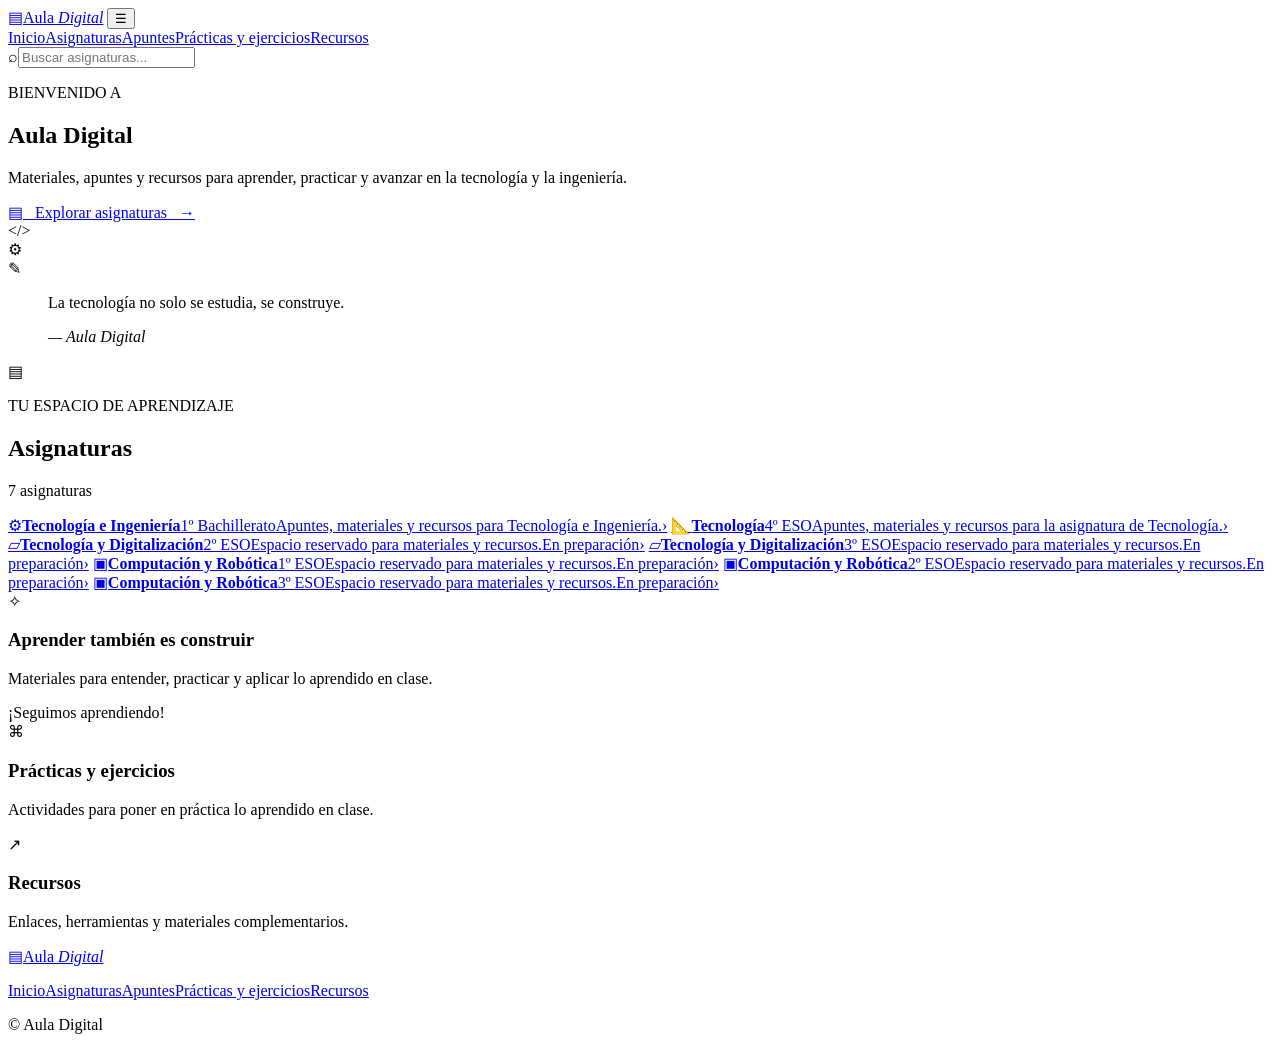
==== index.html @ 319e78ca "Crear página inicial de Aula Digital" ====
<!doctype html>
<html lang="es">
<head>
<meta charset="utf-8">
<meta name="viewport" content="width=device-width, initial-scale=1">
<meta name="description" content="Apuntes, materiales y recursos de Tecnología e Ingeniería para ESO y Bachillerato.">
<title>Aula Digital | Materiales de Tecnología</title>
<link rel="stylesheet" href="style.css">
<script src="script.js" defer></script>
</head>
<body>
<header class="site-header">
  <div class="container nav-wrap">
    <a class="brand" href="#inicio"><span class="brand-mark" aria-hidden="true">▤</span><span>Aula <em>Digital</em></span></a>
    <button class="menu-toggle" id="menu-toggle" aria-expanded="false" aria-controls="main-nav" aria-label="Abrir menú">☰</button>
    <nav id="main-nav" class="main-nav" aria-label="Navegación principal">
      <a class="nav-link active" href="#inicio">Inicio</a><a class="nav-link" href="#asignaturas">Asignaturas</a><a class="nav-link" href="#apuntes">Apuntes</a><a class="nav-link" href="#practicas">Prácticas y ejercicios</a><a class="nav-link" href="#recursos">Recursos</a>
    </nav>
    <label class="search-box"><span aria-hidden="true">⌕</span><input id="search" type="search" placeholder="Buscar asignaturas..." aria-label="Buscar asignaturas"></label>
  </div>
</header>
<main>
  <section class="hero" id="inicio"><div class="container hero-grid">
    <div class="hero-copy"><p class="eyebrow">BIENVENIDO A</p><h1>Aula <span>Digital</span></h1><p class="hero-lead">Materiales, apuntes y recursos para aprender, practicar y avanzar en la tecnología y la ingeniería.</p><a class="button button-primary" href="#asignaturas">▤ &nbsp; Explorar asignaturas &nbsp; →</a></div>
    <div class="hero-art" aria-hidden="true"><div class="art-circle"></div><div class="art-books"><i></i><i></i><i></i></div><div class="art-screen"><span>&lt;/&gt;</span></div><div class="art-gear">⚙</div><div class="art-pencil">✎</div></div>
    <blockquote class="hero-quote"><p>La tecnología no solo se estudia, se construye.</p><cite>— Aula Digital</cite></blockquote>
  </div></section>
  <section class="section container" id="asignaturas">
    <div class="section-heading"><div class="section-title"><span class="section-icon" aria-hidden="true">▤</span><div><p class="eyebrow">TU ESPACIO DE APRENDIZAJE</p><h2>Asignaturas</h2></div></div><p class="results-count" id="results-count">7 asignaturas</p></div>
    <div class="subject-grid" id="subject-grid">
      <a class="subject-card featured" href="#apuntes" data-search="tecnología ingeniería 1º bachillerato apuntes materiales recursos"><span class="subject-icon">⚙</span><span class="subject-content"><strong>Tecnología e Ingeniería</strong><span class="level">1º Bachillerato</span><span class="subject-description">Apuntes, materiales y recursos para Tecnología e Ingeniería.</span></span><span class="card-arrow">›</span></a>
      <a class="subject-card featured" href="#apuntes" data-search="tecnología 4º eso apuntes materiales recursos"><span class="subject-icon">📐</span><span class="subject-content"><strong>Tecnología</strong><span class="level">4º ESO</span><span class="subject-description">Apuntes, materiales y recursos para la asignatura de Tecnología.</span></span><span class="card-arrow">›</span></a>
      <a class="subject-card" href="#asignaturas" data-search="tecnología digitalización 2º eso"><span class="subject-icon">▱</span><span class="subject-content"><strong>Tecnología y Digitalización</strong><span class="level">2º ESO</span><span class="subject-description">Espacio reservado para materiales y recursos.</span><span class="status">En preparación</span></span><span class="card-arrow">›</span></a>
      <a class="subject-card" href="#asignaturas" data-search="tecnología digitalización 3º eso"><span class="subject-icon">▱</span><span class="subject-content"><strong>Tecnología y Digitalización</strong><span class="level">3º ESO</span><span class="subject-description">Espacio reservado para materiales y recursos.</span><span class="status">En preparación</span></span><span class="card-arrow">›</span></a>
      <a class="subject-card" href="#asignaturas" data-search="computación robótica 1º eso"><span class="subject-icon">▣</span><span class="subject-content"><strong>Computación y Robótica</strong><span class="level">1º ESO</span><span class="subject-description">Espacio reservado para materiales y recursos.</span><span class="status">En preparación</span></span><span class="card-arrow">›</span></a>
      <a class="subject-card" href="#asignaturas" data-search="computación robótica 2º eso"><span class="subject-icon">▣</span><span class="subject-content"><strong>Computación y Robótica</strong><span class="level">2º ESO</span><span class="subject-description">Espacio reservado para materiales y recursos.</span><span class="status">En preparación</span></span><span class="card-arrow">›</span></a>
      <a class="subject-card" href="#asignaturas" data-search="computación robótica 3º eso"><span class="subject-icon">▣</span><span class="subject-content"><strong>Computación y Robótica</strong><span class="level">3º ESO</span><span class="subject-description">Espacio reservado para materiales y recursos.</span><span class="status">En preparación</span></span><span class="card-arrow">›</span></a>
    </div><p class="empty-state" id="empty-state" hidden>No hay asignaturas que coincidan con tu búsqueda.</p>
  </section>
  <section class="container info-strip" id="apuntes"><span class="bulb" aria-hidden="true">✧</span><div><h3>Aprender también es construir</h3><p>Materiales para entender, practicar y aplicar lo aprendido en clase.</p></div><span class="strip-note">¡Seguimos aprendiendo!</span></section>
  <section class="extra-sections container" aria-label="Más contenidos"><article class="mini-panel" id="practicas"><span class="mini-icon">⌘</span><h3>Prácticas y ejercicios</h3><p>Actividades para poner en práctica lo aprendido en clase.</p></article><article class="mini-panel" id="recursos"><span class="mini-icon">↗</span><h3>Recursos</h3><p>Enlaces, herramientas y materiales complementarios.</p></article></section>
</main>
<footer class="site-footer"><div class="container footer-inner"><a class="brand footer-brand" href="#inicio"><span class="brand-mark">▤</span><span>Aula <em>Digital</em></span></a><p class="footer-links"><a href="#inicio">Inicio</a><a href="#asignaturas">Asignaturas</a><a href="#apuntes">Apuntes</a><a href="#practicas">Prácticas y ejercicios</a><a href="#recursos">Recursos</a></p><p class="copyright">© <span id="year"></span> Aula Digital</p></div></footer>
</body></html>
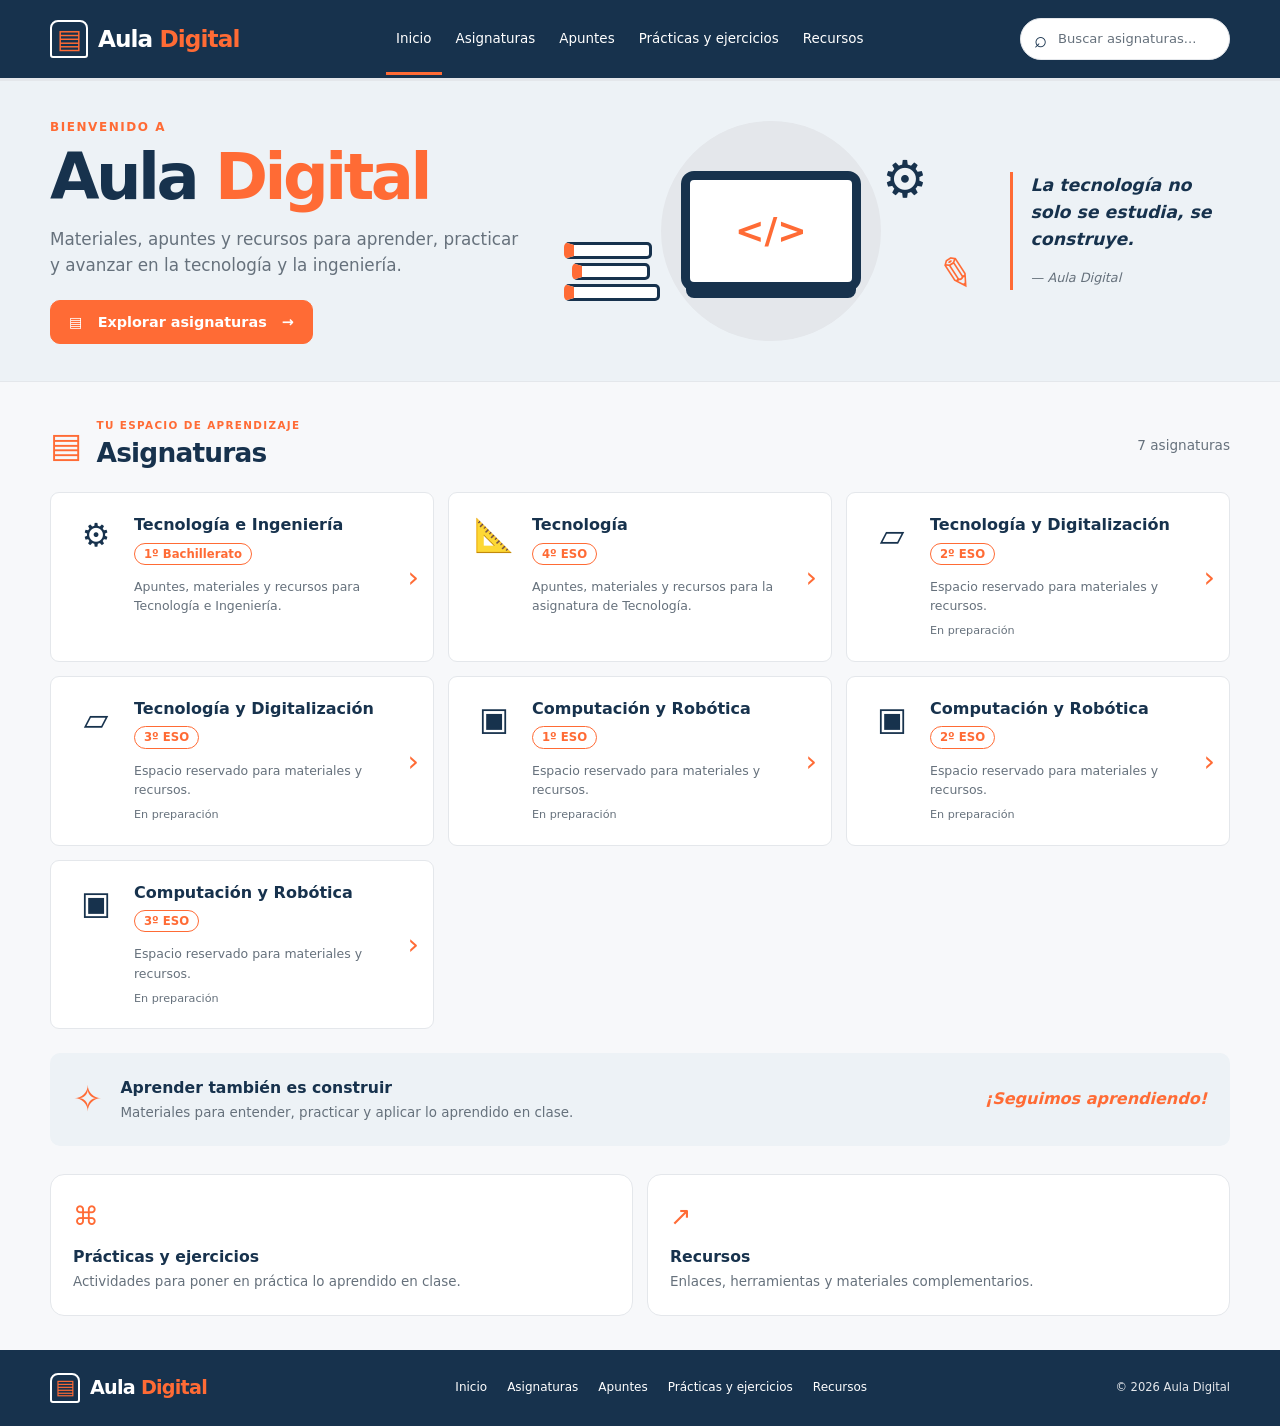
==== commit acefd80f: "Enlazar tarjetas de inicio con páginas individuales de asignaturas" ====
--- a/index.html
+++ b/index.html
@@ -28,13 +28,13 @@
   <section class="section container" id="asignaturas">
     <div class="section-heading"><div class="section-title"><span class="section-icon" aria-hidden="true">▤</span><div><p class="eyebrow">TU ESPACIO DE APRENDIZAJE</p><h2>Asignaturas</h2></div></div><p class="results-count" id="results-count">7 asignaturas</p></div>
     <div class="subject-grid" id="subject-grid">
-      <a class="subject-card featured" href="#apuntes" data-search="tecnología ingeniería 1º bachillerato apuntes materiales recursos"><span class="subject-icon">⚙</span><span class="subject-content"><strong>Tecnología e Ingeniería</strong><span class="level">1º Bachillerato</span><span class="subject-description">Apuntes, materiales y recursos para Tecnología e Ingeniería.</span></span><span class="card-arrow">›</span></a>
-      <a class="subject-card featured" href="#apuntes" data-search="tecnología 4º eso apuntes materiales recursos"><span class="subject-icon">📐</span><span class="subject-content"><strong>Tecnología</strong><span class="level">4º ESO</span><span class="subject-description">Apuntes, materiales y recursos para la asignatura de Tecnología.</span></span><span class="card-arrow">›</span></a>
-      <a class="subject-card" href="#asignaturas" data-search="tecnología digitalización 2º eso"><span class="subject-icon">▱</span><span class="subject-content"><strong>Tecnología y Digitalización</strong><span class="level">2º ESO</span><span class="subject-description">Espacio reservado para materiales y recursos.</span><span class="status">En preparación</span></span><span class="card-arrow">›</span></a>
-      <a class="subject-card" href="#asignaturas" data-search="tecnología digitalización 3º eso"><span class="subject-icon">▱</span><span class="subject-content"><strong>Tecnología y Digitalización</strong><span class="level">3º ESO</span><span class="subject-description">Espacio reservado para materiales y recursos.</span><span class="status">En preparación</span></span><span class="card-arrow">›</span></a>
-      <a class="subject-card" href="#asignaturas" data-search="computación robótica 1º eso"><span class="subject-icon">▣</span><span class="subject-content"><strong>Computación y Robótica</strong><span class="level">1º ESO</span><span class="subject-description">Espacio reservado para materiales y recursos.</span><span class="status">En preparación</span></span><span class="card-arrow">›</span></a>
-      <a class="subject-card" href="#asignaturas" data-search="computación robótica 2º eso"><span class="subject-icon">▣</span><span class="subject-content"><strong>Computación y Robótica</strong><span class="level">2º ESO</span><span class="subject-description">Espacio reservado para materiales y recursos.</span><span class="status">En preparación</span></span><span class="card-arrow">›</span></a>
-      <a class="subject-card" href="#asignaturas" data-search="computación robótica 3º eso"><span class="subject-icon">▣</span><span class="subject-content"><strong>Computación y Robótica</strong><span class="level">3º ESO</span><span class="subject-description">Espacio reservado para materiales y recursos.</span><span class="status">En preparación</span></span><span class="card-arrow">›</span></a>
+      <a class="subject-card featured" href="asignaturas/tecnologia-ingenieria-1-bachillerato/" data-search="tecnología ingeniería 1º bachillerato apuntes materiales recursos"><span class="subject-icon">⚙</span><span class="subject-content"><strong>Tecnología e Ingeniería</strong><span class="level">1º Bachillerato</span><span class="subject-description">Apuntes, materiales y recursos para Tecnología e Ingeniería.</span></span><span class="card-arrow">›</span></a>
+      <a class="subject-card featured" href="asignaturas/tecnologia-4-eso/" data-search="tecnología 4º eso apuntes materiales recursos"><span class="subject-icon">📐</span><span class="subject-content"><strong>Tecnología</strong><span class="level">4º ESO</span><span class="subject-description">Apuntes, materiales y recursos para la asignatura de Tecnología.</span></span><span class="card-arrow">›</span></a>
+      <a class="subject-card" href="asignaturas/tecnologia-digitalizacion-2-eso/" data-search="tecnología digitalización 2º eso"><span class="subject-icon">▱</span><span class="subject-content"><strong>Tecnología y Digitalización</strong><span class="level">2º ESO</span><span class="subject-description">Espacio reservado para materiales y recursos.</span><span class="status">En preparación</span></span><span class="card-arrow">›</span></a>
+      <a class="subject-card" href="asignaturas/tecnologia-digitalizacion-3-eso/" data-search="tecnología digitalización 3º eso"><span class="subject-icon">▱</span><span class="subject-content"><strong>Tecnología y Digitalización</strong><span class="level">3º ESO</span><span class="subject-description">Espacio reservado para materiales y recursos.</span><span class="status">En preparación</span></span><span class="card-arrow">›</span></a>
+      <a class="subject-card" href="asignaturas/computacion-robotica-1-eso/" data-search="computación robótica 1º eso"><span class="subject-icon">▣</span><span class="subject-content"><strong>Computación y Robótica</strong><span class="level">1º ESO</span><span class="subject-description">Espacio reservado para materiales y recursos.</span><span class="status">En preparación</span></span><span class="card-arrow">›</span></a>
+      <a class="subject-card" href="asignaturas/computacion-robotica-2-eso/" data-search="computación robótica 2º eso"><span class="subject-icon">▣</span><span class="subject-content"><strong>Computación y Robótica</strong><span class="level">2º ESO</span><span class="subject-description">Espacio reservado para materiales y recursos.</span><span class="status">En preparación</span></span><span class="card-arrow">›</span></a>
+      <a class="subject-card" href="asignaturas/computacion-robotica-3-eso/" data-search="computación robótica 3º eso"><span class="subject-icon">▣</span><span class="subject-content"><strong>Computación y Robótica</strong><span class="level">3º ESO</span><span class="subject-description">Espacio reservado para materiales y recursos.</span><span class="status">En preparación</span></span><span class="card-arrow">›</span></a>
     </div><p class="empty-state" id="empty-state" hidden>No hay asignaturas que coincidan con tu búsqueda.</p>
   </section>
   <section class="container info-strip" id="apuntes"><span class="bulb" aria-hidden="true">✧</span><div><h3>Aprender también es construir</h3><p>Materiales para entender, practicar y aplicar lo aprendido en clase.</p></div><span class="strip-note">¡Seguimos aprendiendo!</span></section>
--- a/style.css
+++ b/style.css
@@ -0,0 +1,9 @@
+:root{--navy:#17324D;--orange:#FF6B35;--page:#F7F8FA;--surface:#FFFFFF;--muted:#66717C;--border:#E4E7EB;--navy-soft:#edf2f6;--radius:14px}
+*{box-sizing:border-box}html{scroll-behavior:smooth;scroll-padding-top:90px}body{margin:0;background:var(--page);color:var(--navy);font-family:Inter,ui-sans-serif,system-ui,-apple-system,"Segoe UI",sans-serif;line-height:1.55}a{color:inherit;text-decoration:none}button,input{font:inherit}.container{width:min(1180px,calc(100% - 48px));margin-inline:auto}
+.site-header{position:sticky;top:0;z-index:10;background:var(--navy);color:var(--surface);border-bottom:3px solid var(--border)}.nav-wrap{min-height:78px;display:flex;align-items:center;gap:24px}.brand{display:inline-flex;align-items:center;gap:10px;font-size:1.45rem;font-weight:800;white-space:nowrap;letter-spacing:-.04em}.brand em{color:var(--orange);font-style:normal}.brand-mark{display:inline-grid;place-items:center;width:38px;height:38px;border:2px solid var(--surface);border-radius:8px 8px 3px 3px;color:var(--orange);font-size:1.65rem;line-height:1}.main-nav{display:flex;align-items:center;justify-content:center;gap:4px;flex:1}.nav-link{padding:26px 10px 22px;font-size:.84rem;border-bottom:3px solid transparent}.nav-link:hover,.nav-link.active{border-bottom-color:var(--orange)}.search-box{display:flex;align-items:center;gap:9px;width:210px;padding:9px 13px;background:var(--surface);color:var(--navy);border:1px solid var(--border);border-radius:999px}.search-box span{font-size:1.4rem;line-height:1}.search-box input{min-width:0;width:100%;color:var(--navy);background:transparent;border:0;outline:0;font-size:.82rem}.search-box input::placeholder{color:var(--muted)}.menu-toggle{display:none;background:transparent;border:1px solid var(--border);color:var(--surface);border-radius:8px;padding:7px 10px}
+.hero{background:var(--navy-soft);border-bottom:1px solid var(--border)}.hero-grid{min-height:300px;display:grid;grid-template-columns:1.05fr .9fr .48fr;align-items:center;gap:32px;padding-block:36px}.eyebrow{margin:0 0 8px;color:var(--orange);font-size:.75rem;font-weight:800;letter-spacing:.13em}.hero h1{margin:0;font-size:clamp(2.6rem,5vw,4.2rem);line-height:1.06;letter-spacing:-.055em}.hero h1 span{color:var(--orange)}.hero-lead{max-width:480px;margin:14px 0 22px;color:var(--muted);font-size:1.05rem}.button{display:inline-flex;align-items:center;justify-content:center;gap:12px;min-height:44px;padding:10px 18px;border-radius:10px;font-weight:750;font-size:.9rem}.button-primary{color:var(--surface);background:var(--orange);border:1px solid var(--orange)}.button-primary:hover{background:var(--navy);border-color:var(--navy)}
+.hero-art{position:relative;min-height:190px;display:flex;align-items:center;justify-content:center}.art-circle{position:absolute;width:220px;height:220px;border-radius:50%;background:var(--border)}.art-screen{position:relative;z-index:1;display:grid;place-items:center;width:180px;height:120px;border:9px solid var(--navy);border-radius:13px;background:var(--surface);box-shadow:0 12px 0 -5px var(--navy)}.art-screen span{color:var(--orange);font-size:2.2rem;font-weight:800}.art-books{position:absolute;z-index:2;left:0;bottom:25px;display:flex;flex-direction:column;gap:4px}.art-books i{display:block;width:88px;height:17px;border:3px solid var(--navy);border-left:10px solid var(--orange);border-radius:5px;background:var(--surface)}.art-books i:nth-child(2){width:78px;margin-left:8px}.art-books i:nth-child(3){width:96px}.art-gear{position:absolute;top:4px;right:12%;color:var(--navy);font-size:3.2rem}.art-pencil{position:absolute;bottom:20px;right:1%;color:var(--orange);font-size:2.6rem;transform:rotate(12deg)}.hero-quote{margin:0;padding-left:18px;border-left:3px solid var(--orange);font-weight:750;font-style:italic}.hero-quote p{margin:0 0 12px;font-size:1.08rem}.hero-quote cite{color:var(--muted);font-size:.8rem;font-weight:500}
+.section{padding-block:35px 20px}.section-heading{display:flex;align-items:center;justify-content:space-between;margin-bottom:18px}.section-title{display:flex;align-items:center;gap:14px}.section-icon{color:var(--orange);font-size:2.15rem;line-height:1}.section-title .eyebrow{margin-bottom:0;font-size:.65rem}h2{margin:0;font-size:1.65rem;letter-spacing:-.03em}.results-count{margin:0;color:var(--muted);font-size:.85rem}.subject-grid{display:grid;grid-template-columns:repeat(3,minmax(0,1fr));gap:14px}.subject-card{min-height:145px;display:flex;align-items:flex-start;gap:17px;position:relative;padding:21px 24px;border:1px solid var(--border);border-radius:9px;background:var(--surface);transition:border-color .18s,transform .18s}.subject-card:hover{border-color:var(--orange);transform:translateY(-2px)}.subject-icon{display:grid;place-items:center;flex:0 0 42px;width:42px;height:42px;color:var(--navy);font-size:2rem;line-height:1}.subject-content{display:flex;flex-direction:column;align-items:flex-start;min-width:0;padding-right:12px}.subject-content strong{font-size:1rem;line-height:1.35}.level{display:inline-block;margin-top:7px;padding:1px 9px;border:1px solid var(--orange);border-radius:999px;color:var(--orange);font-size:.73rem;font-weight:700}.subject-description{margin-top:12px;color:var(--muted);font-size:.78rem;line-height:1.55}.status{margin-top:7px;color:var(--muted);font-size:.7rem}.card-arrow{position:absolute;right:14px;top:50%;transform:translateY(-50%);color:var(--orange);font-size:1.8rem}.empty-state{padding:24px;text-align:center;color:var(--muted);background:var(--surface);border:1px dashed var(--border);border-radius:var(--radius)}
+.info-strip{display:flex;align-items:center;gap:18px;margin-top:4px;margin-bottom:28px;padding:19px 23px;background:var(--navy-soft);border-radius:10px}.bulb{color:var(--orange);font-size:2.2rem}.info-strip h3,.mini-panel h3{margin:0 0 3px;font-size:.98rem}.info-strip p,.mini-panel p{margin:0;color:var(--muted);font-size:.84rem}.strip-note{margin-left:auto;color:var(--orange);font-weight:750;font-style:italic;white-space:nowrap}.extra-sections{display:grid;grid-template-columns:repeat(2,minmax(0,1fr));gap:14px;padding-bottom:34px}.mini-panel{padding:22px;border:1px solid var(--border);border-radius:var(--radius);background:var(--surface)}.mini-icon{color:var(--orange);font-size:1.6rem}.mini-panel h3{margin-top:8px}.site-footer{background:var(--navy);color:var(--surface)}.footer-inner{min-height:76px;display:flex;align-items:center;justify-content:space-between;gap:22px}.footer-brand{font-size:1.2rem}.footer-brand .brand-mark{width:30px;height:30px;font-size:1.3rem}.footer-links{display:flex;flex-wrap:wrap;gap:20px;margin:0;font-size:.75rem}.footer-links a:hover{color:var(--orange)}.copyright{margin:0;color:var(--border);font-size:.72rem;white-space:nowrap}[hidden]{display:none!important}
+@media(max-width:1050px){.nav-wrap{gap:15px;flex-wrap:wrap;padding-block:12px}.main-nav{order:3;width:100%;justify-content:flex-start;overflow-x:auto}.nav-link{padding:10px 12px;white-space:nowrap}.search-box{margin-left:auto}.hero-grid{grid-template-columns:1fr 1fr}.hero-quote{grid-column:1/-1;max-width:450px}.subject-grid{grid-template-columns:repeat(2,minmax(0,1fr))}}
+@media(max-width:650px){.container{width:min(100% - 30px,520px)}.nav-wrap{min-height:68px}.brand{font-size:1.25rem}.menu-toggle{display:inline-block;margin-left:auto}.search-box{order:2;width:100%;margin:0}.main-nav{display:none;order:3;flex-direction:column;align-items:stretch;gap:0;padding-bottom:6px}.main-nav.open{display:flex}.nav-link{border-bottom:0;border-left:3px solid transparent;padding:9px 12px}.nav-link.active{border-left-color:var(--orange)}.hero-grid{grid-template-columns:1fr;gap:12px;padding-block:32px}.hero-art{min-height:175px;order:2}.hero-quote{order:3}.hero h1{font-size:3.1rem}.hero-lead{font-size:.98rem}.section{padding-top:28px}.section-heading{align-items:flex-end;gap:10px}.section-title .eyebrow{display:none}h2{font-size:1.45rem}.subject-grid{grid-template-columns:1fr;gap:10px}.subject-card{min-height:130px;padding:18px 19px}.info-strip{align-items:flex-start;padding:17px}.strip-note{display:none}.extra-sections{grid-template-columns:1fr}.footer-inner{align-items:flex-start;flex-direction:column;padding-block:20px}.footer-links{gap:10px 16px}}
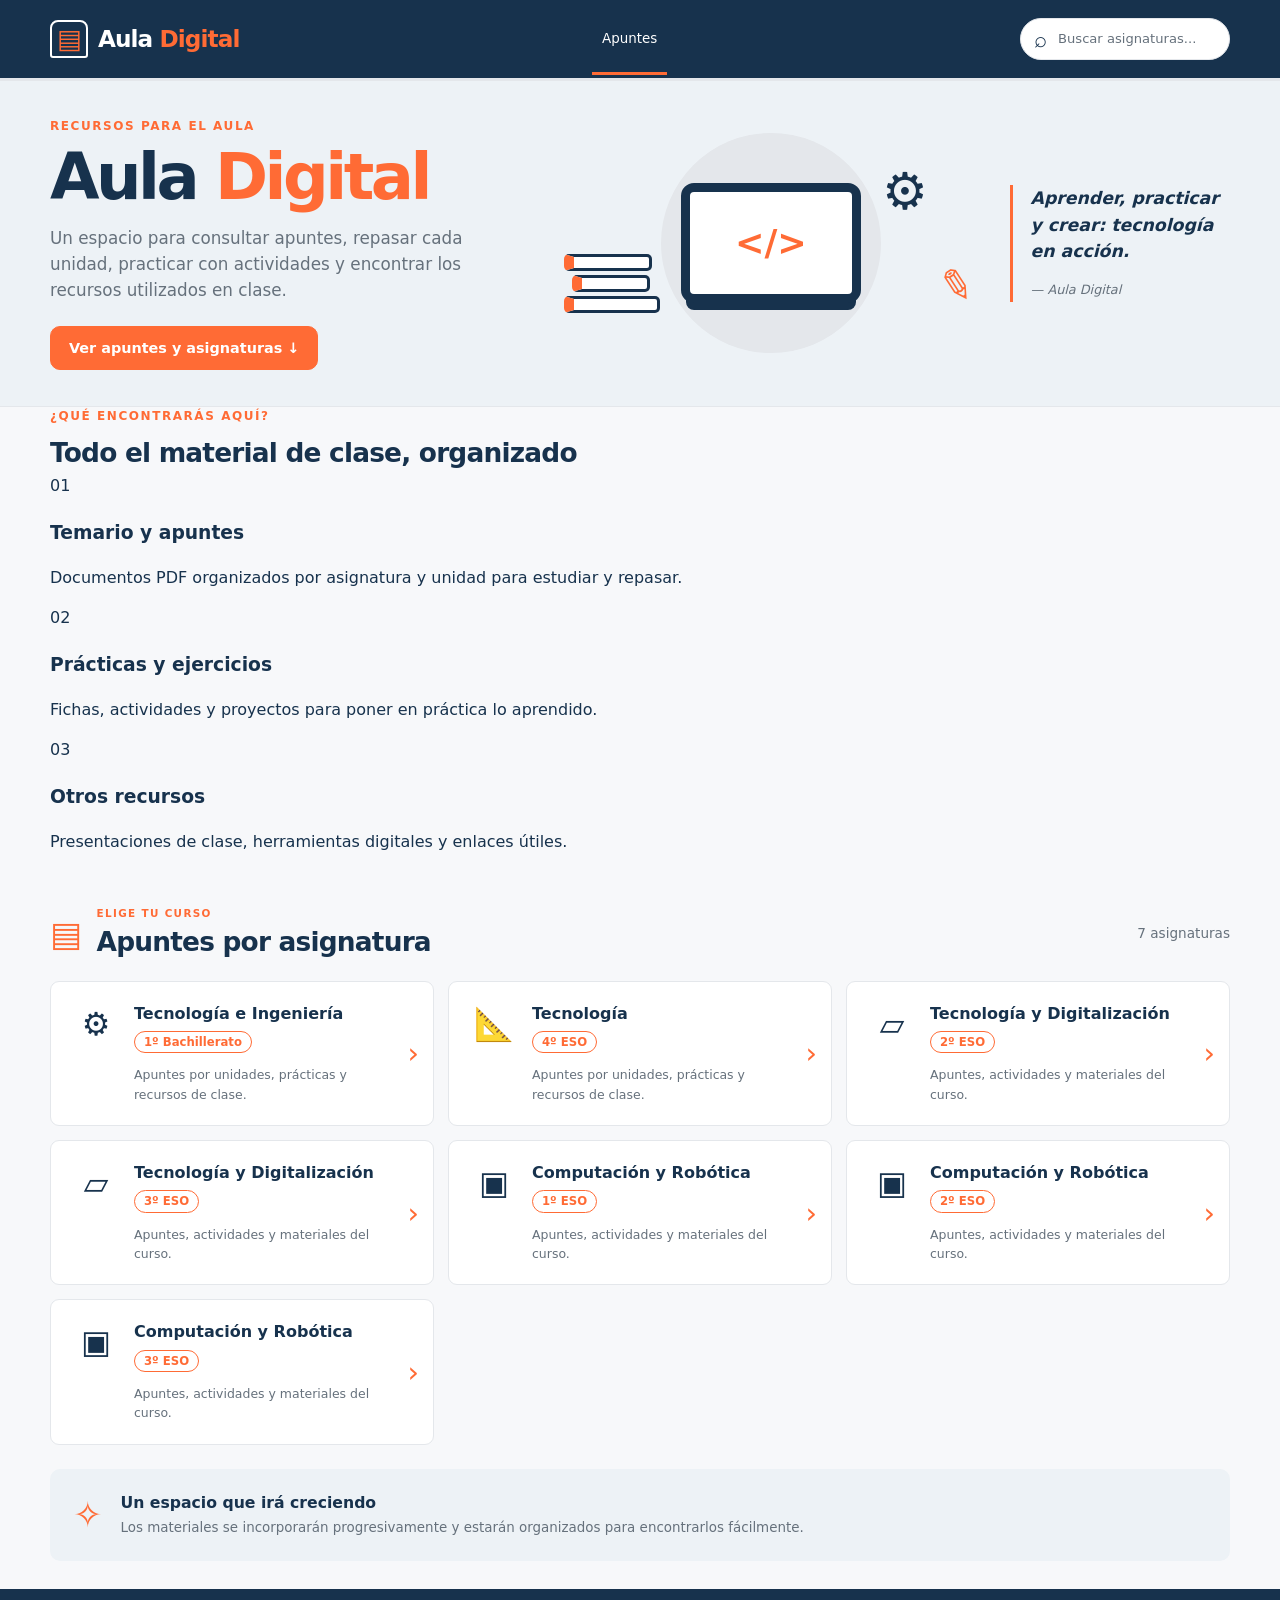
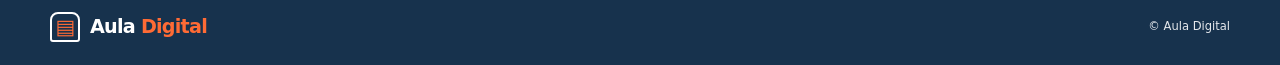
==== commit 47a66b6b: "Simplificar portada y presentar recursos y asignaturas" ====
--- a/index.html
+++ b/index.html
@@ -1,44 +1,35 @@
 <!doctype html>
 <html lang="es">
 <head>
-<meta charset="utf-8">
-<meta name="viewport" content="width=device-width, initial-scale=1">
-<meta name="description" content="Apuntes, materiales y recursos de Tecnología e Ingeniería para ESO y Bachillerato.">
-<title>Aula Digital | Materiales de Tecnología</title>
-<link rel="stylesheet" href="style.css">
-<script src="script.js" defer></script>
-</head>
-<body>
-<header class="site-header">
-  <div class="container nav-wrap">
-    <a class="brand" href="#inicio"><span class="brand-mark" aria-hidden="true">▤</span><span>Aula <em>Digital</em></span></a>
-    <button class="menu-toggle" id="menu-toggle" aria-expanded="false" aria-controls="main-nav" aria-label="Abrir menú">☰</button>
-    <nav id="main-nav" class="main-nav" aria-label="Navegación principal">
-      <a class="nav-link active" href="#inicio">Inicio</a><a class="nav-link" href="#asignaturas">Asignaturas</a><a class="nav-link" href="#apuntes">Apuntes</a><a class="nav-link" href="#practicas">Prácticas y ejercicios</a><a class="nav-link" href="#recursos">Recursos</a>
-    </nav>
-    <label class="search-box"><span aria-hidden="true">⌕</span><input id="search" type="search" placeholder="Buscar asignaturas..." aria-label="Buscar asignaturas"></label>
-  </div>
-</header>
-<main>
-  <section class="hero" id="inicio"><div class="container hero-grid">
-    <div class="hero-copy"><p class="eyebrow">BIENVENIDO A</p><h1>Aula <span>Digital</span></h1><p class="hero-lead">Materiales, apuntes y recursos para aprender, practicar y avanzar en la tecnología y la ingeniería.</p><a class="button button-primary" href="#asignaturas">▤ &nbsp; Explorar asignaturas &nbsp; →</a></div>
-    <div class="hero-art" aria-hidden="true"><div class="art-circle"></div><div class="art-books"><i></i><i></i><i></i></div><div class="art-screen"><span>&lt;/&gt;</span></div><div class="art-gear">⚙</div><div class="art-pencil">✎</div></div>
-    <blockquote class="hero-quote"><p>La tecnología no solo se estudia, se construye.</p><cite>— Aula Digital</cite></blockquote>
-  </div></section>
-  <section class="section container" id="asignaturas">
-    <div class="section-heading"><div class="section-title"><span class="section-icon" aria-hidden="true">▤</span><div><p class="eyebrow">TU ESPACIO DE APRENDIZAJE</p><h2>Asignaturas</h2></div></div><p class="results-count" id="results-count">7 asignaturas</p></div>
-    <div class="subject-grid" id="subject-grid">
-      <a class="subject-card featured" href="asignaturas/tecnologia-ingenieria-1-bachillerato/" data-search="tecnología ingeniería 1º bachillerato apuntes materiales recursos"><span class="subject-icon">⚙</span><span class="subject-content"><strong>Tecnología e Ingeniería</strong><span class="level">1º Bachillerato</span><span class="subject-description">Apuntes, materiales y recursos para Tecnología e Ingeniería.</span></span><span class="card-arrow">›</span></a>
-      <a class="subject-card featured" href="asignaturas/tecnologia-4-eso/" data-search="tecnología 4º eso apuntes materiales recursos"><span class="subject-icon">📐</span><span class="subject-content"><strong>Tecnología</strong><span class="level">4º ESO</span><span class="subject-description">Apuntes, materiales y recursos para la asignatura de Tecnología.</span></span><span class="card-arrow">›</span></a>
-      <a class="subject-card" href="asignaturas/tecnologia-digitalizacion-2-eso/" data-search="tecnología digitalización 2º eso"><span class="subject-icon">▱</span><span class="subject-content"><strong>Tecnología y Digitalización</strong><span class="level">2º ESO</span><span class="subject-description">Espacio reservado para materiales y recursos.</span><span class="status">En preparación</span></span><span class="card-arrow">›</span></a>
-      <a class="subject-card" href="asignaturas/tecnologia-digitalizacion-3-eso/" data-search="tecnología digitalización 3º eso"><span class="subject-icon">▱</span><span class="subject-content"><strong>Tecnología y Digitalización</strong><span class="level">3º ESO</span><span class="subject-description">Espacio reservado para materiales y recursos.</span><span class="status">En preparación</span></span><span class="card-arrow">›</span></a>
-      <a class="subject-card" href="asignaturas/computacion-robotica-1-eso/" data-search="computación robótica 1º eso"><span class="subject-icon">▣</span><span class="subject-content"><strong>Computación y Robótica</strong><span class="level">1º ESO</span><span class="subject-description">Espacio reservado para materiales y recursos.</span><span class="status">En preparación</span></span><span class="card-arrow">›</span></a>
-      <a class="subject-card" href="asignaturas/computacion-robotica-2-eso/" data-search="computación robótica 2º eso"><span class="subject-icon">▣</span><span class="subject-content"><strong>Computación y Robótica</strong><span class="level">2º ESO</span><span class="subject-description">Espacio reservado para materiales y recursos.</span><span class="status">En preparación</span></span><span class="card-arrow">›</span></a>
-      <a class="subject-card" href="asignaturas/computacion-robotica-3-eso/" data-search="computación robótica 3º eso"><span class="subject-icon">▣</span><span class="subject-content"><strong>Computación y Robótica</strong><span class="level">3º ESO</span><span class="subject-description">Espacio reservado para materiales y recursos.</span><span class="status">En preparación</span></span><span class="card-arrow">›</span></a>
-    </div><p class="empty-state" id="empty-state" hidden>No hay asignaturas que coincidan con tu búsqueda.</p>
-  </section>
-  <section class="container info-strip" id="apuntes"><span class="bulb" aria-hidden="true">✧</span><div><h3>Aprender también es construir</h3><p>Materiales para entender, practicar y aplicar lo aprendido en clase.</p></div><span class="strip-note">¡Seguimos aprendiendo!</span></section>
-  <section class="extra-sections container" aria-label="Más contenidos"><article class="mini-panel" id="practicas"><span class="mini-icon">⌘</span><h3>Prácticas y ejercicios</h3><p>Actividades para poner en práctica lo aprendido en clase.</p></article><article class="mini-panel" id="recursos"><span class="mini-icon">↗</span><h3>Recursos</h3><p>Enlaces, herramientas y materiales complementarios.</p></article></section>
-</main>
-<footer class="site-footer"><div class="container footer-inner"><a class="brand footer-brand" href="#inicio"><span class="brand-mark">▤</span><span>Aula <em>Digital</em></span></a><p class="footer-links"><a href="#inicio">Inicio</a><a href="#asignaturas">Asignaturas</a><a href="#apuntes">Apuntes</a><a href="#practicas">Prácticas y ejercicios</a><a href="#recursos">Recursos</a></p><p class="copyright">© <span id="year"></span> Aula Digital</p></div></footer>
+<meta charset="utf-8"><meta name="viewport" content="width=device-width, initial-scale=1">
+<meta name="description" content="Aula Digital reúne apuntes PDF, prácticas, proyectos, presentaciones y recursos de Tecnología, Ingeniería, Digitalización, Computación y Robótica.">
+<title>Aula Digital | Recursos para clase</title><link rel="stylesheet" href="style.css"><script src="script.js" defer></script>
+</head><body>
+<header class="site-header"><div class="container nav-wrap">
+<a class="brand" href="#inicio"><span class="brand-mark" aria-hidden="true">▤</span><span>Aula <em>Digital</em></span></a>
+<nav class="main-nav main-nav-simple" aria-label="Navegación principal"><a class="nav-link active" href="#asignaturas">Apuntes</a></nav>
+<label class="search-box"><span aria-hidden="true">⌕</span><input id="search" type="search" placeholder="Buscar asignaturas..." aria-label="Buscar asignaturas"></label>
+</div></header>
+<main><section class="hero" id="inicio"><div class="container hero-grid">
+<div class="hero-copy"><p class="eyebrow">RECURSOS PARA EL AULA</p><h1>Aula <span>Digital</span></h1><p class="hero-lead">Un espacio para consultar apuntes, repasar cada unidad, practicar con actividades y encontrar los recursos utilizados en clase.</p><a class="button button-primary" href="#asignaturas">Ver apuntes y asignaturas ↓</a></div>
+<div class="hero-art" aria-hidden="true"><div class="art-circle"></div><div class="art-books"><i></i><i></i><i></i></div><div class="art-screen"><span>&lt;/&gt;</span></div><div class="art-gear">⚙</div><div class="art-pencil">✎</div></div>
+<blockquote class="hero-quote"><p>Aprender, practicar y crear: tecnología en acción.</p><cite>— Aula Digital</cite></blockquote>
+</div></section>
+<section class="container intro-section"><p class="eyebrow">¿QUÉ ENCONTRARÁS AQUÍ?</p><h2>Todo el material de clase, organizado</h2><div class="intro-grid">
+<article class="intro-card"><span class="intro-number">01</span><h3>Temario y apuntes</h3><p>Documentos PDF organizados por asignatura y unidad para estudiar y repasar.</p></article>
+<article class="intro-card"><span class="intro-number">02</span><h3>Prácticas y ejercicios</h3><p>Fichas, actividades y proyectos para poner en práctica lo aprendido.</p></article>
+<article class="intro-card"><span class="intro-number">03</span><h3>Otros recursos</h3><p>Presentaciones de clase, herramientas digitales y enlaces útiles.</p></article>
+</div></section>
+<section class="section container" id="asignaturas"><div class="section-heading"><div class="section-title"><span class="section-icon" aria-hidden="true">▤</span><div><p class="eyebrow">ELIGE TU CURSO</p><h2>Apuntes por asignatura</h2></div></div><p class="results-count" id="results-count">7 asignaturas</p></div>
+<div class="subject-grid" id="subject-grid">
+<a class="subject-card featured" href="asignaturas/tecnologia-ingenieria-1-bachillerato/" data-search="tecnología ingeniería 1º bachillerato apuntes"><span class="subject-icon">⚙</span><span class="subject-content"><strong>Tecnología e Ingeniería</strong><span class="level">1º Bachillerato</span><span class="subject-description">Apuntes por unidades, prácticas y recursos de clase.</span></span><span class="card-arrow">›</span></a>
+<a class="subject-card featured" href="asignaturas/tecnologia-4-eso/" data-search="tecnología 4º eso apuntes"><span class="subject-icon">📐</span><span class="subject-content"><strong>Tecnología</strong><span class="level">4º ESO</span><span class="subject-description">Apuntes por unidades, prácticas y recursos de clase.</span></span><span class="card-arrow">›</span></a>
+<a class="subject-card" href="asignaturas/tecnologia-digitalizacion-2-eso/" data-search="tecnología digitalización 2º eso"><span class="subject-icon">▱</span><span class="subject-content"><strong>Tecnología y Digitalización</strong><span class="level">2º ESO</span><span class="subject-description">Apuntes, actividades y materiales del curso.</span></span><span class="card-arrow">›</span></a>
+<a class="subject-card" href="asignaturas/tecnologia-digitalizacion-3-eso/" data-search="tecnología digitalización 3º eso"><span class="subject-icon">▱</span><span class="subject-content"><strong>Tecnología y Digitalización</strong><span class="level">3º ESO</span><span class="subject-description">Apuntes, actividades y materiales del curso.</span></span><span class="card-arrow">›</span></a>
+<a class="subject-card" href="asignaturas/computacion-robotica-1-eso/" data-search="computación robótica 1º eso"><span class="subject-icon">▣</span><span class="subject-content"><strong>Computación y Robótica</strong><span class="level">1º ESO</span><span class="subject-description">Apuntes, actividades y materiales del curso.</span></span><span class="card-arrow">›</span></a>
+<a class="subject-card" href="asignaturas/computacion-robotica-2-eso/" data-search="computación robótica 2º eso"><span class="subject-icon">▣</span><span class="subject-content"><strong>Computación y Robótica</strong><span class="level">2º ESO</span><span class="subject-description">Apuntes, actividades y materiales del curso.</span></span><span class="card-arrow">›</span></a>
+<a class="subject-card" href="asignaturas/computacion-robotica-3-eso/" data-search="computación robótica 3º eso"><span class="subject-icon">▣</span><span class="subject-content"><strong>Computación y Robótica</strong><span class="level">3º ESO</span><span class="subject-description">Apuntes, actividades y materiales del curso.</span></span><span class="card-arrow">›</span></a>
+</div><p class="empty-state" id="empty-state" hidden>No hay asignaturas que coincidan con tu búsqueda.</p></section>
+<section class="container info-strip"><span class="bulb" aria-hidden="true">✧</span><div><h3>Un espacio que irá creciendo</h3><p>Los materiales se incorporarán progresivamente y estarán organizados para encontrarlos fácilmente.</p></div></section>
+</main><footer class="site-footer"><div class="container footer-inner"><a class="brand footer-brand" href="#inicio"><span class="brand-mark">▤</span><span>Aula <em>Digital</em></span></a><p class="copyright">© <span id="year"></span> Aula Digital</p></div></footer>
 </body></html>
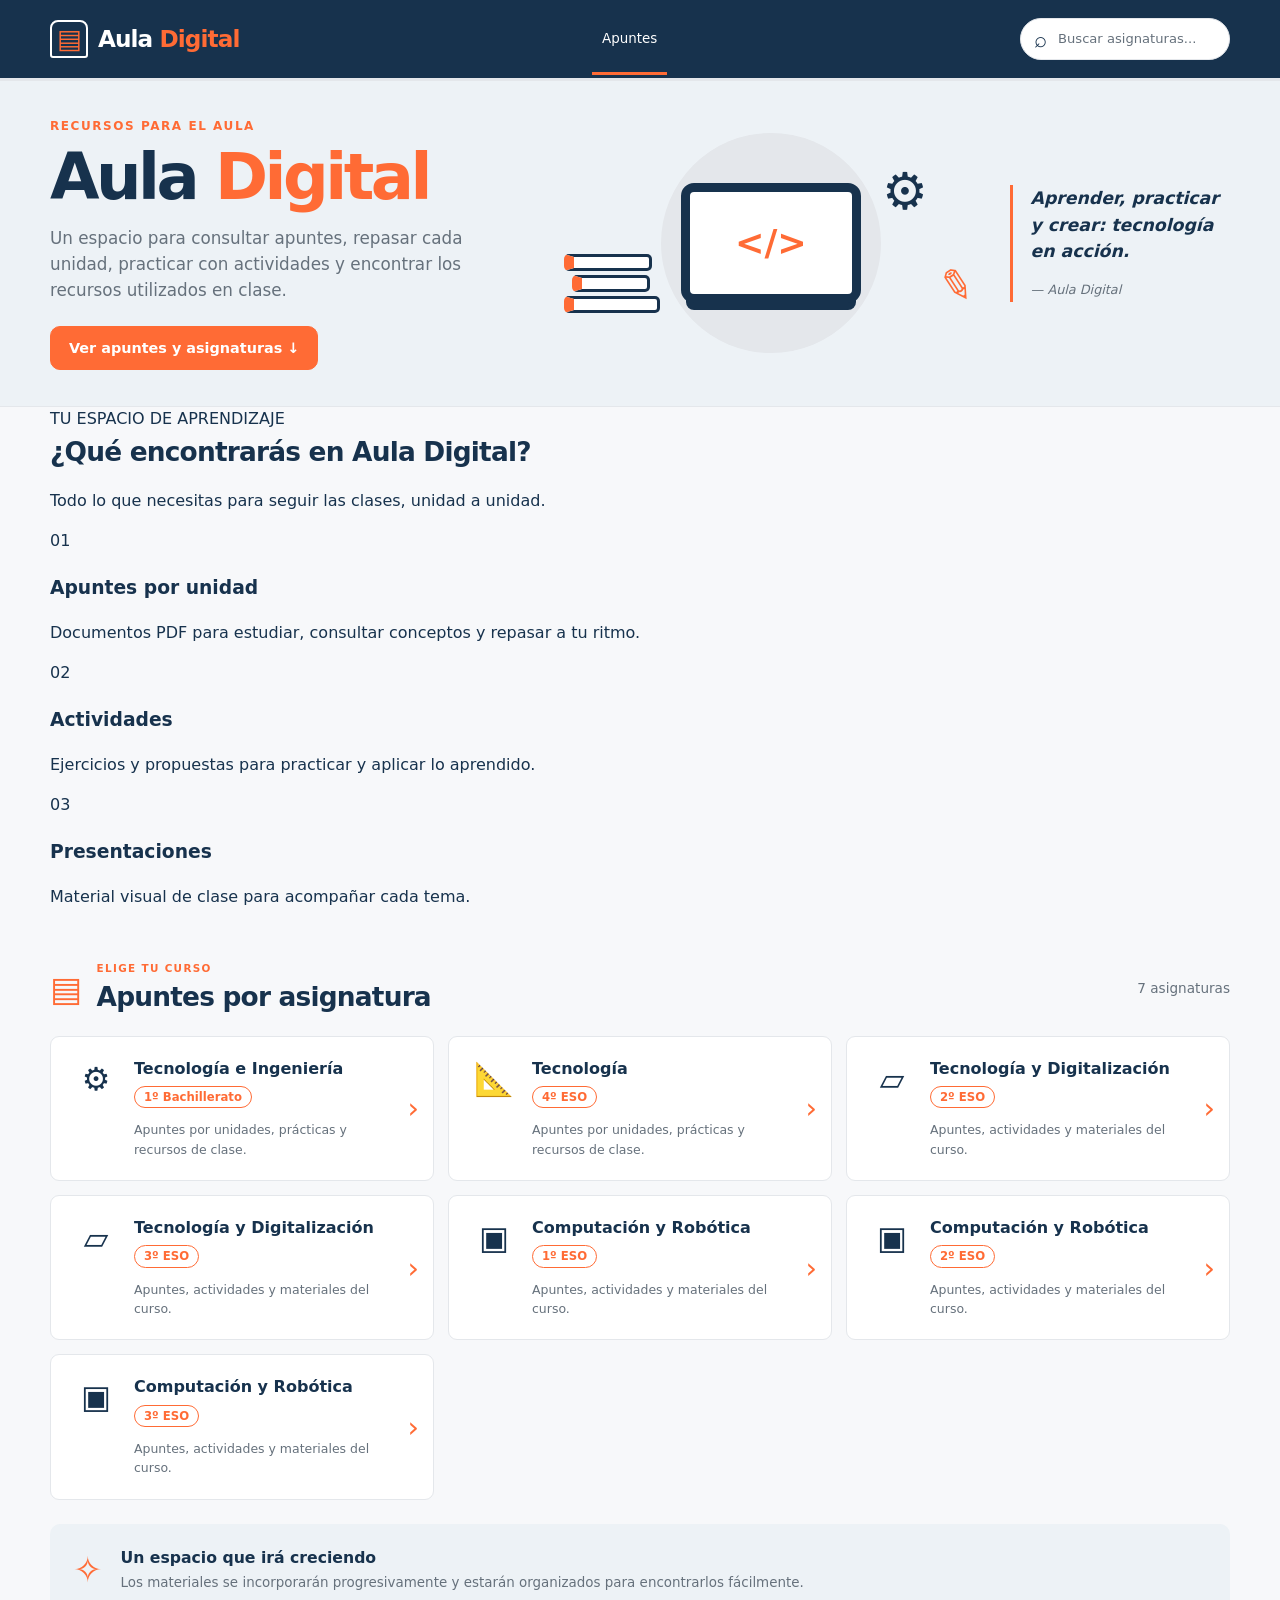
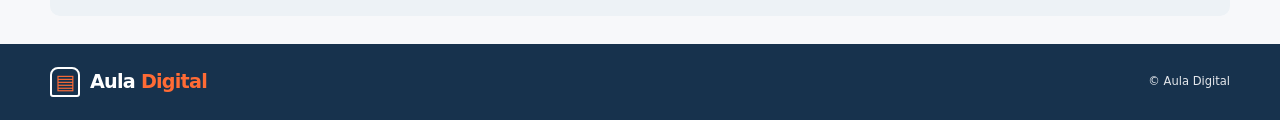
==== commit 29e5ab79: "Refresh intro resources section design" ====
--- a/index.html
+++ b/index.html
@@ -15,10 +15,10 @@
 <div class="hero-art" aria-hidden="true"><div class="art-circle"></div><div class="art-books"><i></i><i></i><i></i></div><div class="art-screen"><span>&lt;/&gt;</span></div><div class="art-gear">⚙</div><div class="art-pencil">✎</div></div>
 <blockquote class="hero-quote"><p>Aprender, practicar y crear: tecnología en acción.</p><cite>— Aula Digital</cite></blockquote>
 </div></section>
-<section class="container intro-section"><p class="eyebrow">¿QUÉ ENCONTRARÁS AQUÍ?</p><h2>Todo el material de clase, organizado</h2><div class="intro-grid">
-<article class="intro-card"><span class="intro-number">01</span><h3>Temario y apuntes</h3><p>Documentos PDF organizados por asignatura y unidad para estudiar y repasar.</p></article>
-<article class="intro-card"><span class="intro-number">02</span><h3>Prácticas y ejercicios</h3><p>Fichas, actividades y proyectos para poner en práctica lo aprendido.</p></article>
-<article class="intro-card"><span class="intro-number">03</span><h3>Otros recursos</h3><p>Presentaciones de clase, herramientas digitales y enlaces útiles.</p></article>
+<section class="container intro-section"><div class="intro-heading"><span class="intro-kicker"><span></span> TU ESPACIO DE APRENDIZAJE</span><h2>¿Qué encontrarás en Aula Digital?</h2><p>Todo lo que necesitas para seguir las clases, unidad a unidad.</p></div><div class="intro-grid">
+<article class="intro-card"><span class="intro-number">01</span><div><h3>Apuntes por unidad</h3><p>Documentos PDF para estudiar, consultar conceptos y repasar a tu ritmo.</p></div></article>
+<article class="intro-card"><span class="intro-number">02</span><div><h3>Actividades</h3><p>Ejercicios y propuestas para practicar y aplicar lo aprendido.</p></div></article>
+<article class="intro-card"><span class="intro-number">03</span><div><h3>Presentaciones</h3><p>Material visual de clase para acompañar cada tema.</p></div></article>
 </div></section>
 <section class="section container" id="asignaturas"><div class="section-heading"><div class="section-title"><span class="section-icon" aria-hidden="true">▤</span><div><p class="eyebrow">ELIGE TU CURSO</p><h2>Apuntes por asignatura</h2></div></div><p class="results-count" id="results-count">7 asignaturas</p></div>
 <div class="subject-grid" id="subject-grid">
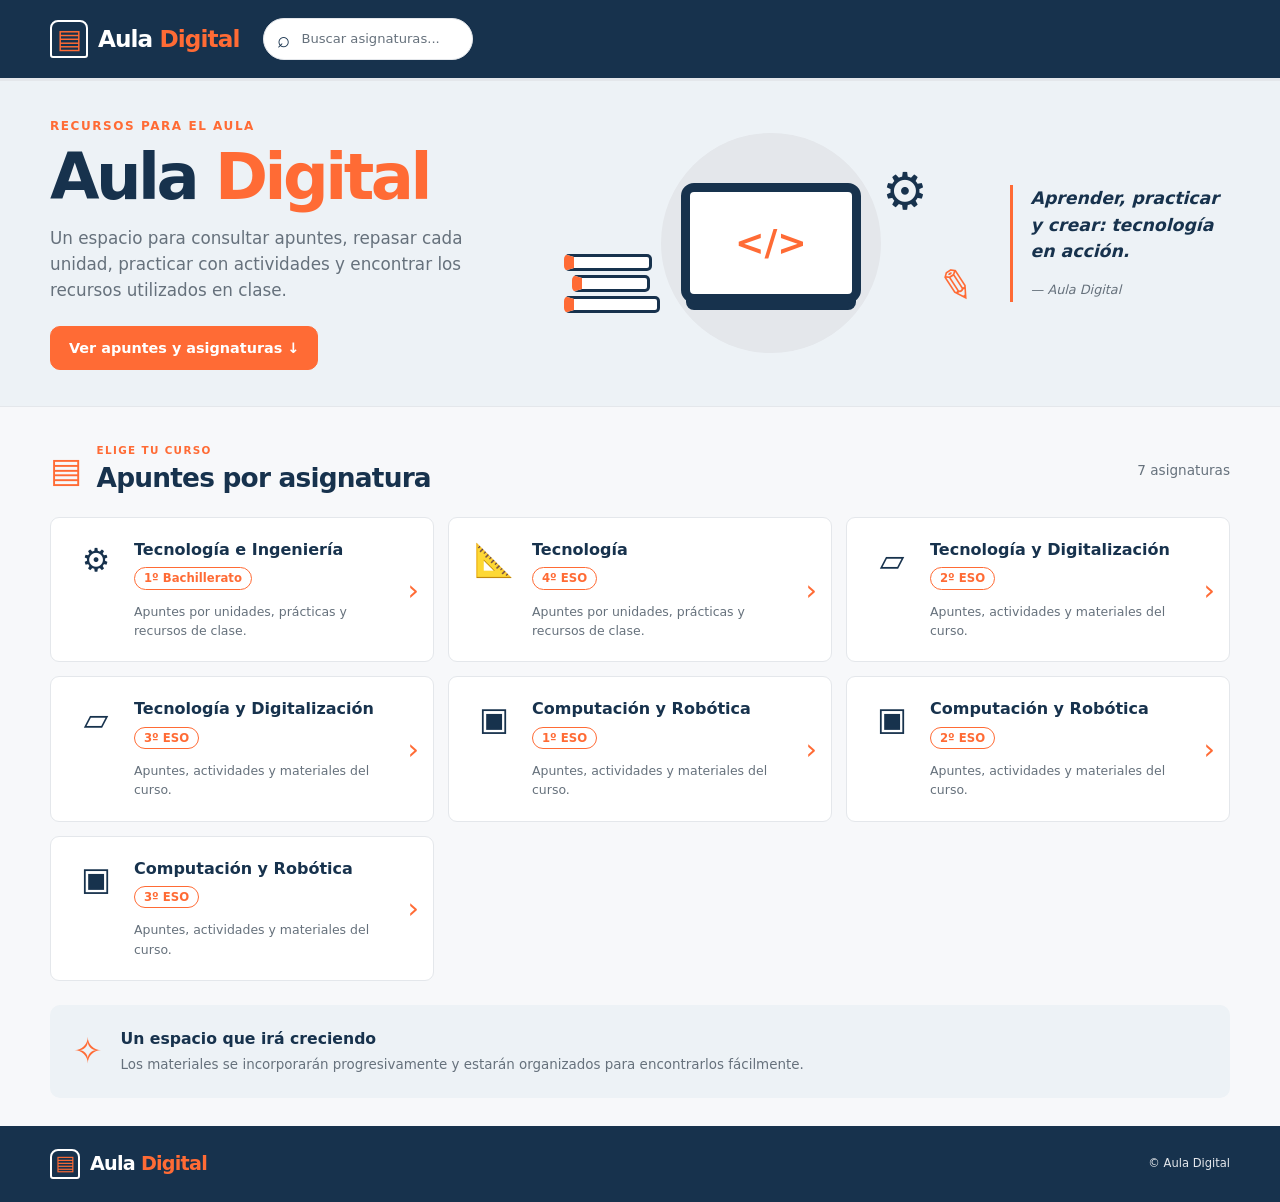
==== commit c228f9d8: "Remove intro section and top navigation link" ====
--- a/index.html
+++ b/index.html
@@ -7,18 +7,13 @@
 </head><body>
 <header class="site-header"><div class="container nav-wrap">
 <a class="brand" href="#inicio"><span class="brand-mark" aria-hidden="true">▤</span><span>Aula <em>Digital</em></span></a>
-<nav class="main-nav main-nav-simple" aria-label="Navegación principal"><a class="nav-link active" href="#asignaturas">Apuntes</a></nav>
+
 <label class="search-box"><span aria-hidden="true">⌕</span><input id="search" type="search" placeholder="Buscar asignaturas..." aria-label="Buscar asignaturas"></label>
 </div></header>
 <main><section class="hero" id="inicio"><div class="container hero-grid">
 <div class="hero-copy"><p class="eyebrow">RECURSOS PARA EL AULA</p><h1>Aula <span>Digital</span></h1><p class="hero-lead">Un espacio para consultar apuntes, repasar cada unidad, practicar con actividades y encontrar los recursos utilizados en clase.</p><a class="button button-primary" href="#asignaturas">Ver apuntes y asignaturas ↓</a></div>
 <div class="hero-art" aria-hidden="true"><div class="art-circle"></div><div class="art-books"><i></i><i></i><i></i></div><div class="art-screen"><span>&lt;/&gt;</span></div><div class="art-gear">⚙</div><div class="art-pencil">✎</div></div>
 <blockquote class="hero-quote"><p>Aprender, practicar y crear: tecnología en acción.</p><cite>— Aula Digital</cite></blockquote>
-</div></section>
-<section class="container intro-section"><div class="intro-heading"><span class="intro-kicker"><span></span> TU ESPACIO DE APRENDIZAJE</span><h2>¿Qué encontrarás en Aula Digital?</h2><p>Todo lo que necesitas para seguir las clases, unidad a unidad.</p></div><div class="intro-grid">
-<article class="intro-card"><span class="intro-number">01</span><div><h3>Apuntes por unidad</h3><p>Documentos PDF para estudiar, consultar conceptos y repasar a tu ritmo.</p></div></article>
-<article class="intro-card"><span class="intro-number">02</span><div><h3>Actividades</h3><p>Ejercicios y propuestas para practicar y aplicar lo aprendido.</p></div></article>
-<article class="intro-card"><span class="intro-number">03</span><div><h3>Presentaciones</h3><p>Material visual de clase para acompañar cada tema.</p></div></article>
 </div></section>
 <section class="section container" id="asignaturas"><div class="section-heading"><div class="section-title"><span class="section-icon" aria-hidden="true">▤</span><div><p class="eyebrow">ELIGE TU CURSO</p><h2>Apuntes por asignatura</h2></div></div><p class="results-count" id="results-count">7 asignaturas</p></div>
 <div class="subject-grid" id="subject-grid">
--- a/style.css
+++ b/style.css
@@ -6,4 +6,6 @@
 .section{padding-block:35px 20px}.section-heading{display:flex;align-items:center;justify-content:space-between;margin-bottom:18px}.section-title{display:flex;align-items:center;gap:14px}.section-icon{color:var(--orange);font-size:2.15rem;line-height:1}.section-title .eyebrow{margin-bottom:0;font-size:.65rem}h2{margin:0;font-size:1.65rem;letter-spacing:-.03em}.results-count{margin:0;color:var(--muted);font-size:.85rem}.subject-grid{display:grid;grid-template-columns:repeat(3,minmax(0,1fr));gap:14px}.subject-card{min-height:145px;display:flex;align-items:flex-start;gap:17px;position:relative;padding:21px 24px;border:1px solid var(--border);border-radius:9px;background:var(--surface);transition:border-color .18s,transform .18s}.subject-card:hover{border-color:var(--orange);transform:translateY(-2px)}.subject-icon{display:grid;place-items:center;flex:0 0 42px;width:42px;height:42px;color:var(--navy);font-size:2rem;line-height:1}.subject-content{display:flex;flex-direction:column;align-items:flex-start;min-width:0;padding-right:12px}.subject-content strong{font-size:1rem;line-height:1.35}.level{display:inline-block;margin-top:7px;padding:1px 9px;border:1px solid var(--orange);border-radius:999px;color:var(--orange);font-size:.73rem;font-weight:700}.subject-description{margin-top:12px;color:var(--muted);font-size:.78rem;line-height:1.55}.status{margin-top:7px;color:var(--muted);font-size:.7rem}.card-arrow{position:absolute;right:14px;top:50%;transform:translateY(-50%);color:var(--orange);font-size:1.8rem}.empty-state{padding:24px;text-align:center;color:var(--muted);background:var(--surface);border:1px dashed var(--border);border-radius:var(--radius)}
 .info-strip{display:flex;align-items:center;gap:18px;margin-top:4px;margin-bottom:28px;padding:19px 23px;background:var(--navy-soft);border-radius:10px}.bulb{color:var(--orange);font-size:2.2rem}.info-strip h3,.mini-panel h3{margin:0 0 3px;font-size:.98rem}.info-strip p,.mini-panel p{margin:0;color:var(--muted);font-size:.84rem}.strip-note{margin-left:auto;color:var(--orange);font-weight:750;font-style:italic;white-space:nowrap}.extra-sections{display:grid;grid-template-columns:repeat(2,minmax(0,1fr));gap:14px;padding-bottom:34px}.mini-panel{padding:22px;border:1px solid var(--border);border-radius:var(--radius);background:var(--surface)}.mini-icon{color:var(--orange);font-size:1.6rem}.mini-panel h3{margin-top:8px}.site-footer{background:var(--navy);color:var(--surface)}.footer-inner{min-height:76px;display:flex;align-items:center;justify-content:space-between;gap:22px}.footer-brand{font-size:1.2rem}.footer-brand .brand-mark{width:30px;height:30px;font-size:1.3rem}.footer-links{display:flex;flex-wrap:wrap;gap:20px;margin:0;font-size:.75rem}.footer-links a:hover{color:var(--orange)}.copyright{margin:0;color:var(--border);font-size:.72rem;white-space:nowrap}[hidden]{display:none!important}
 @media(max-width:1050px){.nav-wrap{gap:15px;flex-wrap:wrap;padding-block:12px}.main-nav{order:3;width:100%;justify-content:flex-start;overflow-x:auto}.nav-link{padding:10px 12px;white-space:nowrap}.search-box{margin-left:auto}.hero-grid{grid-template-columns:1fr 1fr}.hero-quote{grid-column:1/-1;max-width:450px}.subject-grid{grid-template-columns:repeat(2,minmax(0,1fr))}}
-@media(max-width:650px){.container{width:min(100% - 30px,520px)}.nav-wrap{min-height:68px}.brand{font-size:1.25rem}.menu-toggle{display:inline-block;margin-left:auto}.search-box{order:2;width:100%;margin:0}.main-nav{display:none;order:3;flex-direction:column;align-items:stretch;gap:0;padding-bottom:6px}.main-nav.open{display:flex}.nav-link{border-bottom:0;border-left:3px solid transparent;padding:9px 12px}.nav-link.active{border-left-color:var(--orange)}.hero-grid{grid-template-columns:1fr;gap:12px;padding-block:32px}.hero-art{min-height:175px;order:2}.hero-quote{order:3}.hero h1{font-size:3.1rem}.hero-lead{font-size:.98rem}.section{padding-top:28px}.section-heading{align-items:flex-end;gap:10px}.section-title .eyebrow{display:none}h2{font-size:1.45rem}.subject-grid{grid-template-columns:1fr;gap:10px}.subject-card{min-height:130px;padding:18px 19px}.info-strip{align-items:flex-start;padding:17px}.strip-note{display:none}.extra-sections{grid-template-columns:1fr}.footer-inner{align-items:flex-start;flex-direction:column;padding-block:20px}.footer-links{gap:10px 16px}}+@media(max-width:650px){.container{width:min(100% - 30px,520px)}.nav-wrap{min-height:68px}.brand{font-size:1.25rem}.menu-toggle{display:inline-block;margin-left:auto}.search-box{order:2;width:100%;margin:0}.main-nav{display:none;order:3;flex-direction:column;align-items:stretch;gap:0;padding-bottom:6px}.main-nav.open{display:flex}.nav-link{border-bottom:0;border-left:3px solid transparent;padding:9px 12px}.nav-link.active{border-left-color:var(--orange)}.hero-grid{grid-template-columns:1fr;gap:12px;padding-block:32px}.hero-art{min-height:175px;order:2}.hero-quote{order:3}.hero h1{font-size:3.1rem}.hero-lead{font-size:.98rem}.section{padding-top:28px}.section-heading{align-items:flex-end;gap:10px}.section-title .eyebrow{display:none}h2{font-size:1.45rem}.subject-grid{grid-template-columns:1fr;gap:10px}.subject-card{min-height:130px;padding:18px 19px}.info-strip{align-items:flex-start;padding:17px}.strip-note{display:none}.extra-sections{grid-template-columns:1fr}.footer-inner{align-items:flex-start;flex-direction:column;padding-block:20px}.footer-links{gap:10px 16px}}
+/* Presentación de los recursos */
+.intro-section{padding-block:42px 38px}.intro-heading{max-width:680px;margin:0 auto 24px;text-align:center}.intro-kicker{display:inline-flex;align-items:center;gap:9px;margin-bottom:10px;color:var(--muted);font-size:.7rem;font-weight:800;letter-spacing:.12em}.intro-kicker span{display:inline-block;width:22px;height:3px;border-radius:2px;background:var(--orange)}.intro-heading h2{font-size:clamp(1.55rem,3vw,2rem);letter-spacing:-.04em}.intro-heading>p{margin:9px 0 0;color:var(--muted);font-size:.94rem}.intro-grid{display:grid;grid-template-columns:repeat(3,minmax(0,1fr));gap:15px}.intro-card{display:flex;align-items:flex-start;gap:15px;min-height:142px;padding:22px 20px;background:var(--surface);border:1px solid var(--border);border-radius:12px}.intro-number{display:grid;place-items:center;flex:0 0 38px;width:38px;height:38px;border-radius:10px;background:var(--navy-soft);color:var(--orange);font-size:.8rem;font-weight:850}.intro-card h3{margin:2px 0 7px;font-size:1rem;letter-spacing:-.02em}.intro-card p{margin:0;color:var(--muted);font-size:.82rem;line-height:1.6}@media(max-width:800px){.intro-grid{grid-template-columns:1fr}.intro-card{min-height:0;padding:18px}.intro-section{padding-block:32px 28px}}
